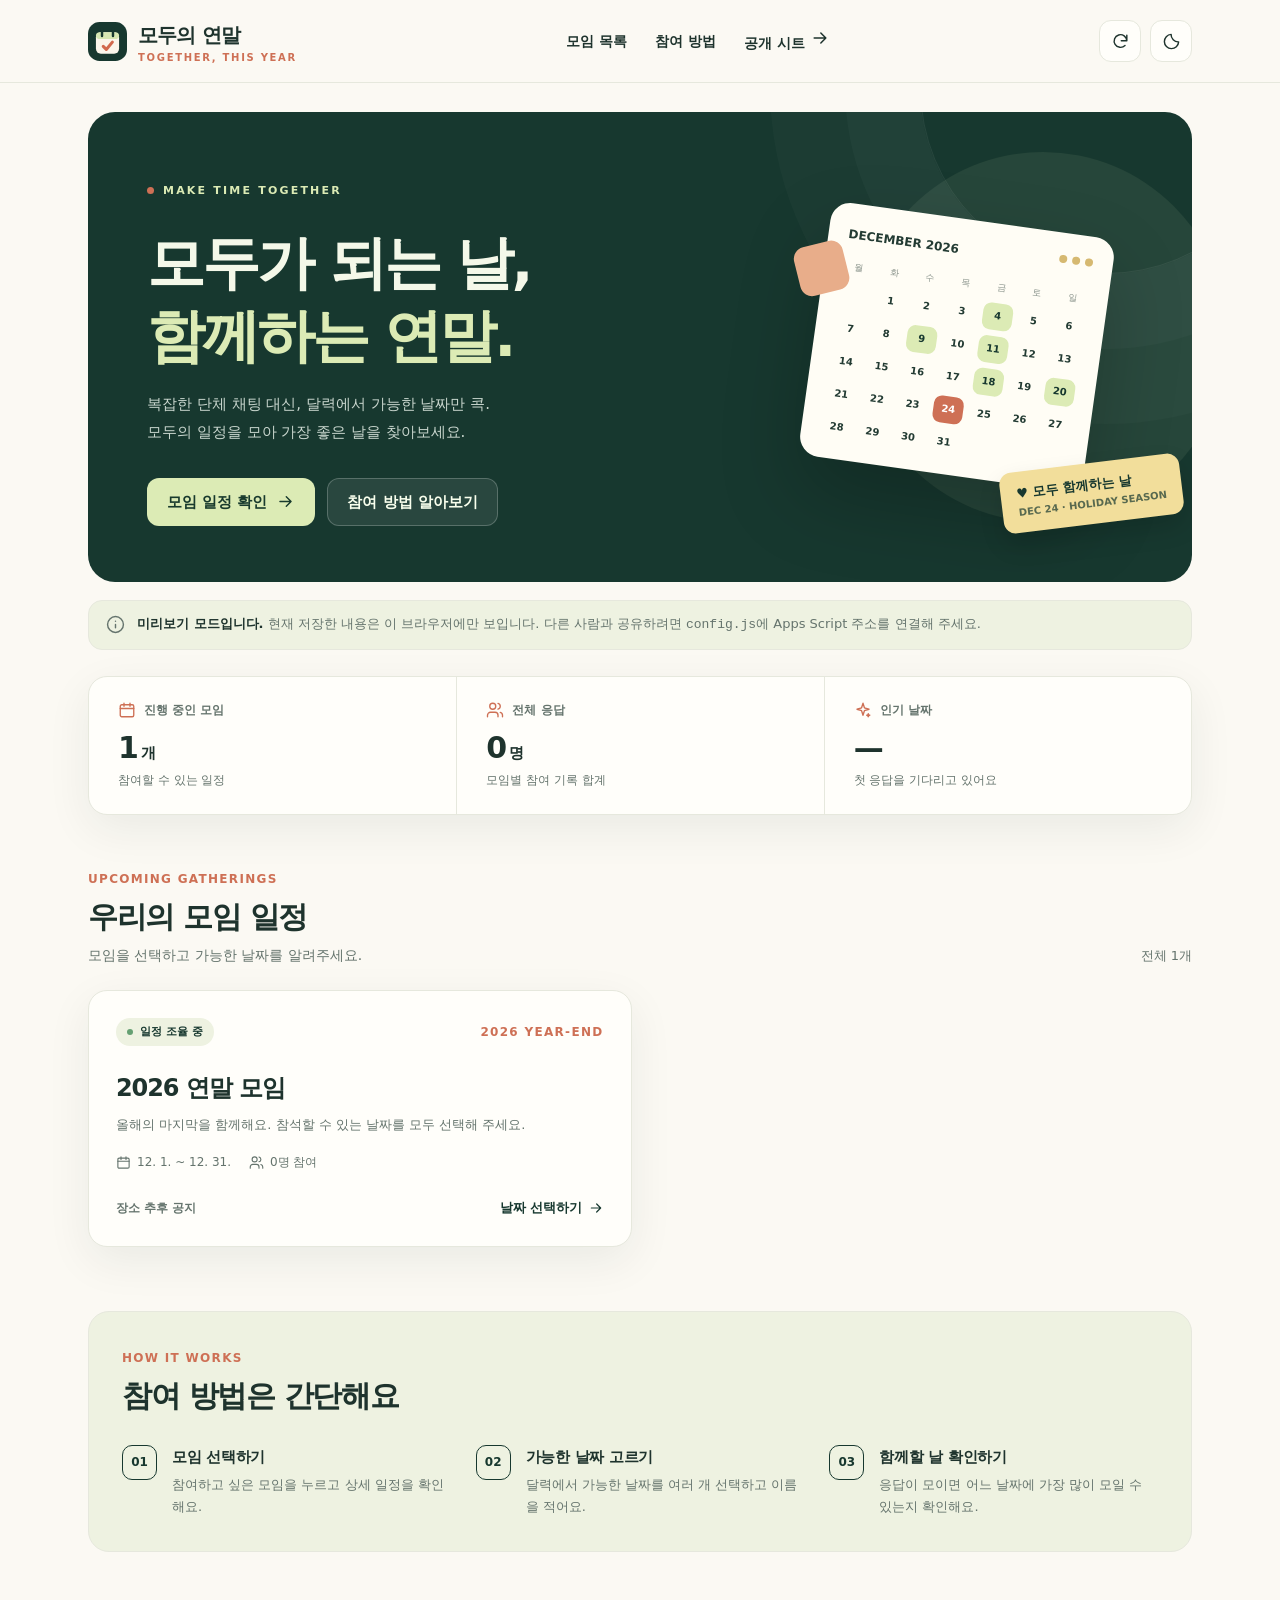
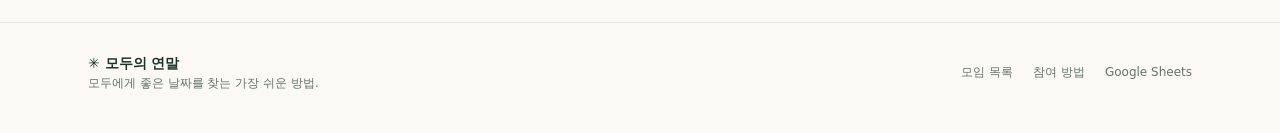
==== index.html @ c51a6d31 "feat: launch year-end scheduling website" ====
<!doctype html>
<html lang="ko">
<head>
  <meta charset="utf-8">
  <meta name="viewport" content="width=device-width, initial-scale=1, viewport-fit=cover">
  <meta name="theme-color" content="#172d28">
  <meta name="description" content="모두가 가능한 날을 쉽게 찾아요. 연말 모임 공지를 확인하고 달력에서 여러 날짜를 선택해 주세요.">
  <meta name="robots" content="noindex, nofollow">
  <meta property="og:type" content="website">
  <meta property="og:title" content="모두의 연말 | 우리에게 맞는 모임 날짜 찾기">
  <meta property="og:description" content="이름을 적고, 가능한 날짜를 골라주세요. 가장 많은 사람이 함께할 수 있는 날을 찾아드립니다.">
  <meta property="og:site_name" content="모두의 연말">
  <meta property="og:image" content="./assets/og-image.png">
  <meta property="og:image:width" content="1200">
  <meta property="og:image:height" content="630">
  <meta name="twitter:card" content="summary_large_image">
  <meta name="twitter:title" content="모두의 연말 | 연말 모임 일정 조율">
  <meta name="twitter:description" content="가능한 날짜를 여러 개 선택하고 함께 모일 날을 찾아요.">
  <meta name="twitter:image" content="./assets/og-image.png">
  <link rel="icon" href="./assets/favicon.svg" type="image/svg+xml">
  <link rel="icon" type="image/png" sizes="32x32" href="./assets/favicon-32.png">
  <link rel="icon" type="image/png" sizes="16x16" href="./assets/favicon-16.png">
  <link rel="apple-touch-icon" href="./assets/apple-touch-icon.png">
  <link rel="manifest" href="./manifest.webmanifest">
  <title>모두의 연말 — 우리에게 맞는 모임 날짜 찾기</title>
  <link rel="stylesheet" href="./styles.css">
  <script type="application/ld+json">{"@context":"https://schema.org","@type":"WebApplication","name":"모두의 연말","description":"연말 모임 날짜를 함께 조율하는 웹 서비스","applicationCategory":"LifestyleApplication","operatingSystem":"Web","inLanguage":"ko"}</script>
  <script src="./config.js" defer></script>
  <script src="./app.js" defer></script>
</head>
<body>
  <a class="skip-link" href="#main">본문 바로가기</a>
  <div id="app" aria-busy="true">
    <div class="boot-loading"><div class="boot-mark">12<span>✳</span></div><p>연말 일정을 불러오는 중입니다…</p></div>
  </div>
  <div id="toast" class="toast" role="status" aria-live="polite"></div>
</body>
</html>
---- styles.css ----
@charset "UTF-8";
:root{color-scheme:light;--pine:#17382f;--pine-2:#23483e;--ink:#1e332d;--muted:#65746d;--paper:#fbf9f3;--white:#fffefa;--line:#e6e8dd;--lime:#dcebb5;--pale:#eef2e1;--coral:#ce7055;--coral-pale:#fbe9e0;--gold:#f4dd9c;--surface:#fffefa;--shadow:0 14px 45px rgba(21,46,36,.07);--radius:22px;--radius-sm:13px;--content:1160px}
:root[data-theme="dark"]{color-scheme:dark;--pine:#d9edbf;--pine-2:#b1d6a6;--ink:#edf1e7;--muted:#a5b8ac;--paper:#101b19;--white:#182621;--surface:#182621;--line:#32483d;--lime:#294d35;--pale:#273b30;--coral:#f0a58c;--coral-pale:#3e2b25;--gold:#59492c;--shadow:0 20px 50px rgba(0,0,0,.13)}
*{box-sizing:border-box}html{scroll-behavior:smooth}body{margin:0;color:var(--ink);background:var(--paper);font-family: -apple-system,BlinkMacSystemFont,"Pretendard", "Noto Sans KR", "Malgun Gothic", system-ui,sans-serif;font-size:15px;-webkit-font-smoothing:antialiased;line-height:1.6}button,input{font:inherit}button{cursor:pointer}button:disabled{cursor:not-allowed;opacity:.52}a{color:inherit}a:not(.button):hover{text-decoration-color:var(--coral)}:focus-visible{outline:3px solid var(--coral);outline-offset:3px}.skip-link{position:absolute;top:-80px;left:16px;background:var(--white);z-index:999;padding:10px}.skip-link:focus{top:12px}.shell{max-width:var(--content);margin:auto;padding-left:28px;padding-right:28px}.site-header{border-bottom:1px solid var(--line);background:var(--paper);position:relative;z-index:5}.header-inner{min-height:82px;display:flex;justify-content:space-between;align-items:center;gap:22px}.brand{display:inline-flex;align-items:center;gap:11px;text-decoration:none;flex-shrink:0}.brand img{width:39px;height:39px}.brand-name{font-size:20px;font-weight:850;letter-spacing:-.8px}.brand-caption{display:block;font-size:10px;font-weight:800;letter-spacing:1.7px;color:var(--coral);line-height:1.3}.header-nav{display:flex;align-items:center;gap:28px;font-size:14px;font-weight:700}.header-nav a{text-decoration:none}.header-nav a:hover,.footer-links a:hover{color:var(--coral)}.header-actions{display:flex;align-items:center;gap:9px}.icon-btn{border:1px solid var(--line);background:var(--surface);color:var(--ink);display:inline-flex;align-items:center;justify-content:center;min-width:42px;height:42px;border-radius:12px}.icon-btn:hover{background:var(--pale)}.icon-btn svg{width:19px;height:19px}.mobile-menu-btn{display:none}.mobile-nav{display:none;border-top:1px solid var(--line);padding:10px 28px 20px}.mobile-nav.open{display:flex;gap:8px;flex-direction:column}.mobile-nav a{padding:12px 8px;font-weight:700;text-decoration:none}
.button{border:1px solid transparent;display:inline-flex;align-items:center;justify-content:center;gap:9px;text-decoration:none;padding:13px 19px;border-radius:12px;font-weight:750;line-height:1.35;transition:transform .17s,background-color .17s,border-color .17s;min-height:48px}.button:not(:disabled):hover{transform:translateY(-2px)}.button svg{width:19px;height:19px;flex-shrink:0}.button.primary{background:#dcebb5;color:#183a2d}.button.primary:hover{background:#e7f4c5}.button.dark{background:#17382f;color:#fff}.button.dark:hover{background:#254d40}.button.ghost{background:var(--surface);color:var(--ink);border-color:var(--line)}.button.ghost:hover{background:var(--pale)}.button.outline{background:transparent;border-color:var(--line);color:var(--ink)}.button.full{width:100%}.button.small{min-height:37px;padding:8px 13px;font-size:13px}.eyebrow{display:inline-flex;align-items:center;gap:9px;font-size:11px;font-weight:900;letter-spacing:2.2px;text-transform:uppercase}.eyebrow .dot{width:7px;height:7px;border-radius:50%;background:var(--coral)}.hero{margin-top:29px;border-radius:27px;background:#17382f;color:#f4f8e9;position:relative;overflow:hidden;min-height:415px;display:grid;grid-template-columns:1.15fr .85fr}.hero:after{content:"";position:absolute;width:370px;height:370px;border:1px solid rgba(255,255,255,.07);border-radius:50%;right:-100px;top:-210px;box-shadow:0 0 0 75px rgba(255,255,255,.025),0 0 0 150px rgba(255,255,255,.018);pointer-events:none}.hero-content{padding:65px 0 56px 59px;position:relative;z-index:1}.hero .eyebrow{color:#dcebb5}.hero h1{margin:26px 0 18px;font-size:clamp(35px,4.8vw,58px);line-height:1.26;letter-spacing:-3px;font-weight:850}.hero h1 em{font-style:normal;color:#dcebb5}.hero p{font-size:15px;line-height:1.85;color:#c9d6ce;margin:0 0 31px}.hero-actions{display:flex;gap:12px;flex-wrap:wrap}.hero .button.ghost{background:rgba(255,255,255,.08);border:1px solid rgba(255,255,255,.22);color:#f8ffed}.hero-art{position:relative;min-height:400px;display:grid;place-items:center}.decor-circle{position:absolute;width:370px;height:370px;border-radius:50%;background:rgba(221,235,181,.075);right:-36px;top:40px}.art-calendar{width:286px;transform:rotate(8deg);border-radius:20px;background:#fffdf5;box-shadow:0 36px 80px rgba(0,0,0,.22);position:relative;z-index:2;color:#233b33;padding:20px 20px 18px}.art-calendar:before{content:"";position:absolute;left:-27px;top:44px;width:50px;height:50px;background:#e8ad8a;border-radius:12px;transform:rotate(-22deg);z-index:-1}.art-heading{display:flex;justify-content:space-between;font-size:12px;font-weight:800;padding:2px 0 15px}.art-dot-row{display:flex;gap:5px}.art-dot-row b{width:8px;height:8px;border-radius:100%;background:#d6b971}.art-weekdays,.art-days{display:grid;grid-template-columns:repeat(7,1fr);text-align:center;gap:6px}.art-weekdays{font-size:9px;color:#89938b;margin-bottom:8px}.art-day{font-size:10px;border-radius:8px;height:27px;display:grid;place-items:center;font-weight:650}.art-day.active{background:#dcebb5;color:#17382f}.art-day.star{background:#ce7055;color:white}.art-ticket{position:absolute;right:10px;bottom:58px;transform:rotate(-7deg);background:#f2de9b;color:#17382f;padding:12px 16px;border-radius:12px;z-index:3;box-shadow:0 12px 25px rgba(0,0,0,.14);font-weight:850;font-size:13px}.art-ticket small{display:block;font-weight:600;font-size:10px;opacity:.7}
.info-banner{display:flex;align-items:center;gap:12px;background:var(--pale);border:1px solid var(--line);border-radius:14px;padding:13px 17px;margin-top:18px;font-size:13px;color:var(--muted)}.info-banner strong{color:var(--ink)}.info-banner svg{flex-shrink:0;width:19px;height:19px}.info-banner a{font-weight:750;text-underline-offset:3px}.info-banner.error{background:var(--coral-pale);border-color:var(--coral)}.info-banner.success{background:var(--pale)}.section{padding:51px 0}.section-top{display:flex;align-items:flex-end;justify-content:space-between;gap:18px;margin-bottom:24px}.section-top h2{font-size:30px;line-height:1.3;letter-spacing:-1.3px;margin:7px 0}.section-top p{color:var(--muted);font-size:14px;margin:8px 0 0}.kicker{color:var(--coral);font-weight:850;font-size:12px;letter-spacing:1.3px}.section-aside{font-size:13px;color:var(--muted)}.stats{display:grid;grid-template-columns:repeat(3,1fr);border:1px solid var(--line);background:var(--surface);border-radius:19px;margin-top:26px;box-shadow:var(--shadow)}.stat{padding:24px 29px}.stat+.stat{border-left:1px solid var(--line)}.stat-top{font-size:12px;color:var(--muted);font-weight:750;display:flex;gap:8px;align-items:center}.stat-top svg{width:18px;height:18px;color:var(--coral)}.stat-value{font-size:30px;font-weight:850;letter-spacing:-1.5px;line-height:1.2;margin-top:10px}.stat-note{font-size:12px;color:var(--muted);margin-top:5px}.event-list{display:grid;grid-template-columns:repeat(2,minmax(0,1fr));gap:17px}.event-card{display:flex;flex-direction:column;min-height:250px;padding:27px;background:var(--surface);border:1px solid var(--line);border-radius:19px;box-shadow:var(--shadow);transition:transform .18s,border-color .18s;text-decoration:none}.event-card:hover{transform:translateY(-4px);border-color:#b6d0b8}.event-card-top{display:flex;justify-content:space-between;gap:10px;align-items:center}.event-badge{display:inline-flex;align-items:center;gap:7px;background:var(--pale);color:var(--pine);border-radius:50px;padding:5px 11px;font-weight:800;font-size:11px}.event-badge .live{width:6px;height:6px;border-radius:50%;background:#65a072}.event-badge.closed{background:var(--coral-pale);color:var(--coral)}.event-card h3{font-size:24px;letter-spacing:-1.1px;line-height:1.4;margin:26px 0 8px}.event-card p{color:var(--muted);margin:0;font-size:13px;line-height:1.7}.event-card-bottom{margin-top:auto;padding-top:26px;display:flex;align-items:center;gap:18px;justify-content:space-between;color:var(--muted);font-size:12px;font-weight:650}.event-card-bottom strong{font-size:13px;color:var(--pine);display:inline-flex;align-items:center;gap:5px}.event-card-bottom svg{width:16px;height:16px}.event-card .subinfo{display:flex;flex-wrap:wrap;gap:12px 18px;margin-top:17px}.event-card .subinfo span{font-size:12px;color:var(--muted);display:flex;gap:6px;align-items:center}.event-card .subinfo svg{width:15px;height:15px}.event-empty{padding:47px;border:1px dashed var(--line);border-radius:18px;text-align:center;background:var(--surface)}.event-empty svg{width:32px;height:32px;color:var(--coral)}.event-empty h3{margin:14px 0 4px}.event-empty p{color:var(--muted)}.how-section{margin:13px 0 70px;padding:33px;border-radius:21px;background:var(--pale);border:1px solid var(--line)}.how-section .section-top{margin-bottom:23px}.steps{display:grid;grid-template-columns:repeat(3,1fr);gap:25px}.step{display:flex;gap:15px}.step-num{width:35px;height:35px;flex-shrink:0;border:1px solid var(--pine);color:var(--pine);border-radius:10px;display:grid;place-items:center;font-weight:850;font-size:12px}.step h3{margin:0 0 5px;font-size:15px;letter-spacing:-.3px}.step p{margin:0;color:var(--muted);font-size:13px;line-height:1.7}.site-footer{border-top:1px solid var(--line);padding:29px 0 40px}.footer-inner{display:flex;justify-content:space-between;align-items:center;gap:20px}.footer-brand{font-size:14px;font-weight:850}.footer-brand small{display:block;font-size:12px;font-weight:500;color:var(--muted)}.footer-links{display:flex;align-items:center;gap:20px;font-size:12px;color:var(--muted)}.footer-links a{text-decoration:none}.footnote{margin-top:9px;color:var(--muted);font-size:11px}
.breadcrumb{display:flex;gap:8px;align-items:center;padding:31px 0 15px;color:var(--muted);font-size:13px}.breadcrumb a{text-decoration:none}.breadcrumb svg{width:14px;height:14px}.detail-title{display:flex;justify-content:space-between;gap:18px;align-items:flex-start}.detail-title h1{margin:12px 0 10px;font-size:clamp(28px,4vw,42px);line-height:1.3;letter-spacing:-1.7px}.detail-title p{margin:0;color:var(--muted);font-size:14px}.detail-head{padding-bottom:25px;border-bottom:1px solid var(--line)}.meta-chips{display:flex;gap:10px;flex-wrap:wrap;margin-top:24px}.meta-chip{display:inline-flex;gap:8px;align-items:center;background:var(--surface);border:1px solid var(--line);border-radius:10px;padding:9px 12px;font-size:12px;font-weight:700}.meta-chip svg{width:16px;height:16px;color:var(--coral)}.detail-grid{display:grid;grid-template-columns:minmax(0,1.45fr) minmax(300px,.8fr);align-items:start;gap:22px;padding-top:25px}.panel{background:var(--surface);border:1px solid var(--line);border-radius:21px;box-shadow:var(--shadow)}.calendar-panel{padding:28px}.panel-label{display:flex;align-items:flex-start;justify-content:space-between;gap:14px;margin-bottom:24px}.panel-label h2{font-size:22px;margin:0 0 5px;line-height:1.35;letter-spacing:-.8px}.panel-label p{margin:0;font-size:12px;color:var(--muted)}.tiny-icon{width:34px;height:34px;display:grid;place-items:center;border-radius:10px;background:var(--pale);color:var(--pine)}.tiny-icon svg{width:18px;height:18px}.calendar-toolbar{display:flex;justify-content:space-between;align-items:center;margin-bottom:17px}.month-title{font-size:17px;letter-spacing:-.4px;font-weight:850}.month-nav{display:flex;gap:7px}.month-nav button{width:34px;height:34px;display:grid;place-items:center;border:1px solid var(--line);border-radius:9px;background:var(--surface);color:var(--ink)}.month-nav svg{width:15px;height:15px}.calendar{display:grid;grid-template-columns:repeat(7,minmax(0,1fr));gap:6px}.weekday{text-align:center;font-size:11px;color:var(--muted);font-weight:800;padding:7px 0}.weekday.sunday{color:var(--coral)}.day{width:100%;aspect-ratio:1 / 1.04;display:flex;flex-direction:column;align-items:center;justify-content:center;border:1px solid transparent;background:var(--paper);color:var(--ink);border-radius:10px;font-weight:750;font-size:13px;position:relative;line-height:1.2;min-height:43px;transition:background .14s,border .14s}.day span.count{font-size:9px;color:var(--muted);font-weight:650;margin-top:3px}.day:disabled{opacity:.23;background:transparent}.day.available:not(:disabled):hover{border-color:var(--pine-2);background:var(--pale)}.day.selected{background:var(--pine);color:var(--paper)}.day.selected span.count{color:var(--paper);opacity:.85}.day.recommended:not(.selected){background:var(--pale);border-color:var(--lime)}.day.today:after{content:"";width:4px;height:4px;border-radius:50%;background:var(--coral);position:absolute;bottom:5px}.day.other{visibility:hidden}.legend{display:flex;gap:15px;flex-wrap:wrap;padding-top:18px;font-size:11px;color:var(--muted)}.legend span{display:flex;align-items:center;gap:6px}.legend b{width:11px;height:11px;border-radius:3px;border:1px solid var(--line);background:var(--paper)}.legend b.sel{background:var(--pine);border-color:var(--pine)}.legend b.pop{background:var(--pale);border-color:var(--lime)}.calendar-divider{border-top:1px dashed var(--line);margin:23px 0}.picked-head{display:flex;align-items:center;justify-content:space-between;gap:12px}.picked-head h3{margin:0;font-size:14px}.link-button{padding:0;background:none;border:0;color:var(--coral);text-decoration:underline;text-underline-offset:3px;font-weight:750;font-size:12px}.selected-chips{display:flex;gap:8px;flex-wrap:wrap;margin-top:13px;min-height:29px}.date-chip{padding:7px 9px;border-radius:8px;font-size:12px;font-weight:700;background:var(--pale);display:flex;gap:5px;align-items:center}.date-chip button{background:none;border:0;padding:0;display:grid;place-items:center;color:var(--muted);width:17px;height:17px}.date-chip svg{width:12px;height:12px}.helper-text{font-size:12px;color:var(--muted);margin:10px 0 0}.sticky{position:sticky;top:20px}.form-panel{padding:27px}.input-label{display:block;font-size:13px;font-weight:800;margin:23px 0 8px}.input-field{height:51px;width:100%;padding:12px 14px;border:1px solid #d9e0d4;background:var(--paper);color:var(--ink);border-radius:11px;outline:0;transition:border .16s,box-shadow .16s}.input-field:focus{border-color:var(--pine-2);box-shadow:0 0 0 3px rgba(95,143,113,.18)}.input-field::placeholder{color:#96a39a}.form-hint{font-size:11px;color:var(--muted);margin-top:6px}.summary-preview{background:var(--pale);border-radius:13px;padding:16px;margin:20px 0}.summary-preview .summary-top{font-size:12px;font-weight:750;color:var(--muted)}.summary-preview strong{font-size:25px;letter-spacing:-.5px}.summary-preview .summary-bottom{font-size:12px;color:var(--muted)}.checkbox-line{display:flex;align-items:flex-start;gap:9px;margin:19px 0 18px;font-size:12px;color:var(--muted);cursor:pointer;line-height:1.65}.checkbox-line input{width:16px;height:16px;accent-color:#23483e;margin:2px 0 0;flex-shrink:0}.privacy-note{font-size:11px;line-height:1.8;color:var(--muted);text-align:center;margin:14px 0 0}.form-error{font-size:12px;color:var(--coral);font-weight:700;margin:11px 0 0}.form-success{background:var(--pale);border-radius:10px;padding:12px 13px;font-size:12px;margin-top:13px;color:var(--ink)}.form-success svg{width:17px;height:17px;vertical-align:middle;color:#58966b}.spinner{display:inline-block;border:2px solid rgba(255,255,255,.3);border-top-color:currentColor;border-radius:50%;width:17px;height:17px;animation:spin .7s linear infinite}@keyframes spin{to{transform:rotate(360deg)}}.result-section{padding:35px 0 65px}.results-grid{display:grid;grid-template-columns:1.15fr .85fr;gap:22px}.results-panel{padding:27px}.result-row{display:flex;align-items:center;gap:12px;margin:13px 0}.result-date{flex:0 0 80px;font-size:13px;font-weight:800}.result-track{height:9px;border-radius:50px;background:var(--pale);flex:1;min-width:25px;overflow:hidden}.result-track span{display:block;height:100%;background:var(--coral);border-radius:50px}.result-count{font-size:12px;color:var(--muted);flex:0 0 36px;text-align:right}.result-header{display:flex;align-items:center;justify-content:space-between;gap:8px;margin-bottom:19px}.result-header h3{font-size:17px;margin:0}.result-header span{font-size:11px;color:var(--muted)}.participant-list{display:flex;flex-direction:column;gap:10px}.person{display:flex;align-items:center;justify-content:space-between;gap:12px;padding:10px 0;border-bottom:1px solid var(--line);font-size:13px}.person:last-child{border-bottom:0}.avatar{width:32px;height:32px;border-radius:50%;background:var(--pale);color:var(--pine);display:grid;place-items:center;font-size:13px;font-weight:900;flex-shrink:0}.person-info{display:flex;align-items:center;gap:10px}.person span:last-child{font-size:12px;color:var(--muted)}.empty-mini{border:1px dashed var(--line);border-radius:13px;text-align:center;padding:25px;color:var(--muted);font-size:12px}.empty-mini svg{width:26px;height:26px;display:block;margin:0 auto 10px}.backline{display:flex;justify-content:center;padding-bottom:35px}.toast{position:fixed;left:50%;bottom:27px;z-index:50;transform:translate(-50%,120px);opacity:0;padding:13px 20px;background:#17382f;color:#fff;border-radius:13px;box-shadow:0 12px 32px rgba(0,0,0,.17);pointer-events:none;transition:transform .22s,opacity .22s;font-size:13px;font-weight:750;max-width:calc(100% - 24px);text-align:center}.toast.show{opacity:1;transform:translate(-50%,0)}.skeleton{min-height:280px;background:linear-gradient(90deg,var(--surface),var(--pale),var(--surface));background-size:200% 100%;animation:shimmer 1.5s infinite;border-radius:18px}@keyframes shimmer{to{background-position:-200% 0}}.boot-loading{min-height:78vh;display:grid;place-content:center;text-align:center;gap:15px;color:var(--muted)}.boot-mark{margin:auto;background:#17382f;color:#e4efc6;padding:15px;border-radius:21px;font-size:30px;font-weight:900;position:relative}.boot-mark span{position:absolute;font-size:17px;right:-7px;top:-9px;color:#ce7055}.boot-loading p{font-size:13px}.error-screen{min-height:350px;display:grid;place-items:center;text-align:center}.error-screen svg{width:42px;height:42px;color:var(--coral)}.error-screen h2{margin:9px 0}.error-screen p{color:var(--muted)}
@media(max-width:1000px){.hero-content{padding-left:38px}.hero h1{font-size:44px}.hero-art{transform:scale(.89);transform-origin:center}.detail-grid{grid-template-columns:minmax(0,1.15fr) minmax(290px,.85fr);gap:17px}.calendar-panel,.form-panel{padding:21px}}
@media(max-width:760px){.shell{padding-left:19px;padding-right:19px}.header-inner{min-height:70px}.header-nav{display:none}.mobile-menu-btn{display:grid}.brand-name{font-size:18px}.hero{grid-template-columns:1fr;min-height:0;margin-top:17px;border-radius:19px}.hero-content{padding:37px 29px 0}.hero h1{font-size:clamp(35px,6.4vw,48px);letter-spacing:-2px}.hero p{margin-bottom:22px}.hero-art{min-height:235px;transform:none;overflow:hidden}.decor-circle{width:340px;height:340px;top:22px;right:calc(50% - 200px)}.art-calendar{transform:rotate(7deg) scale(.69);margin-top:-60px}.art-ticket{right:20%;bottom:28px;transform:rotate(-6deg) scale(.91)}.stats{margin-top:17px}.stat{padding:20px 14px}.stat-value{font-size:25px}.stat-note{font-size:11px}.event-list{grid-template-columns:1fr}.section{padding:38px 0}.how-section{padding:23px;margin-bottom:43px}.steps{grid-template-columns:1fr;gap:21px}.detail-grid,.results-grid{grid-template-columns:1fr}.sticky{position:static}.detail-title{flex-wrap:wrap}.detail-title .button{order:3}.detail-head{padding-bottom:20px}.calendar-panel,.form-panel,.results-panel{padding:24px}.footer-inner{align-items:flex-start;flex-direction:column}.result-section{padding-bottom:38px}}
@media(max-width:400px){.shell{padding-left:13px;padding-right:13px}.header-actions{gap:5px}.brand{gap:8px}.brand img{width:35px;height:35px}.brand-name{font-size:16px}.header-inner{gap:8px}.icon-btn{min-width:38px;height:38px}.hero-content{padding:32px 23px 0}.hero h1{font-size:35px}.hero-actions{gap:8px}.hero-actions .button{font-size:13px;padding:12px}.stats{grid-template-columns:1fr}.stat{display:grid;grid-template-columns:1fr 1fr;align-items:center;padding:13px 19px}.stat+.stat{border-left:0;border-top:1px solid var(--line)}.stat-value{font-size:25px;margin-top:0}.stat-note{grid-column:2;margin:0}.section-top h2{font-size:26px}.event-card{padding:22px}.calendar-panel,.form-panel,.results-panel{padding:15px}.calendar{gap:3px}.day{border-radius:8px;min-height:36px;font-size:12px}.day span.count{font-size:8px}.meta-chip{padding:8px;font-size:11px}.detail-title h1{font-size:29px}.result-date{flex-basis:66px;font-size:12px}.result-row{gap:7px}.footer-links{flex-wrap:wrap}}
@media(prefers-reduced-motion:reduce){*,*:before,*:after{scroll-behavior:auto!important;animation:none!important;transition:none!important}}
@media(max-width:400px){.brand-caption{display:none}}
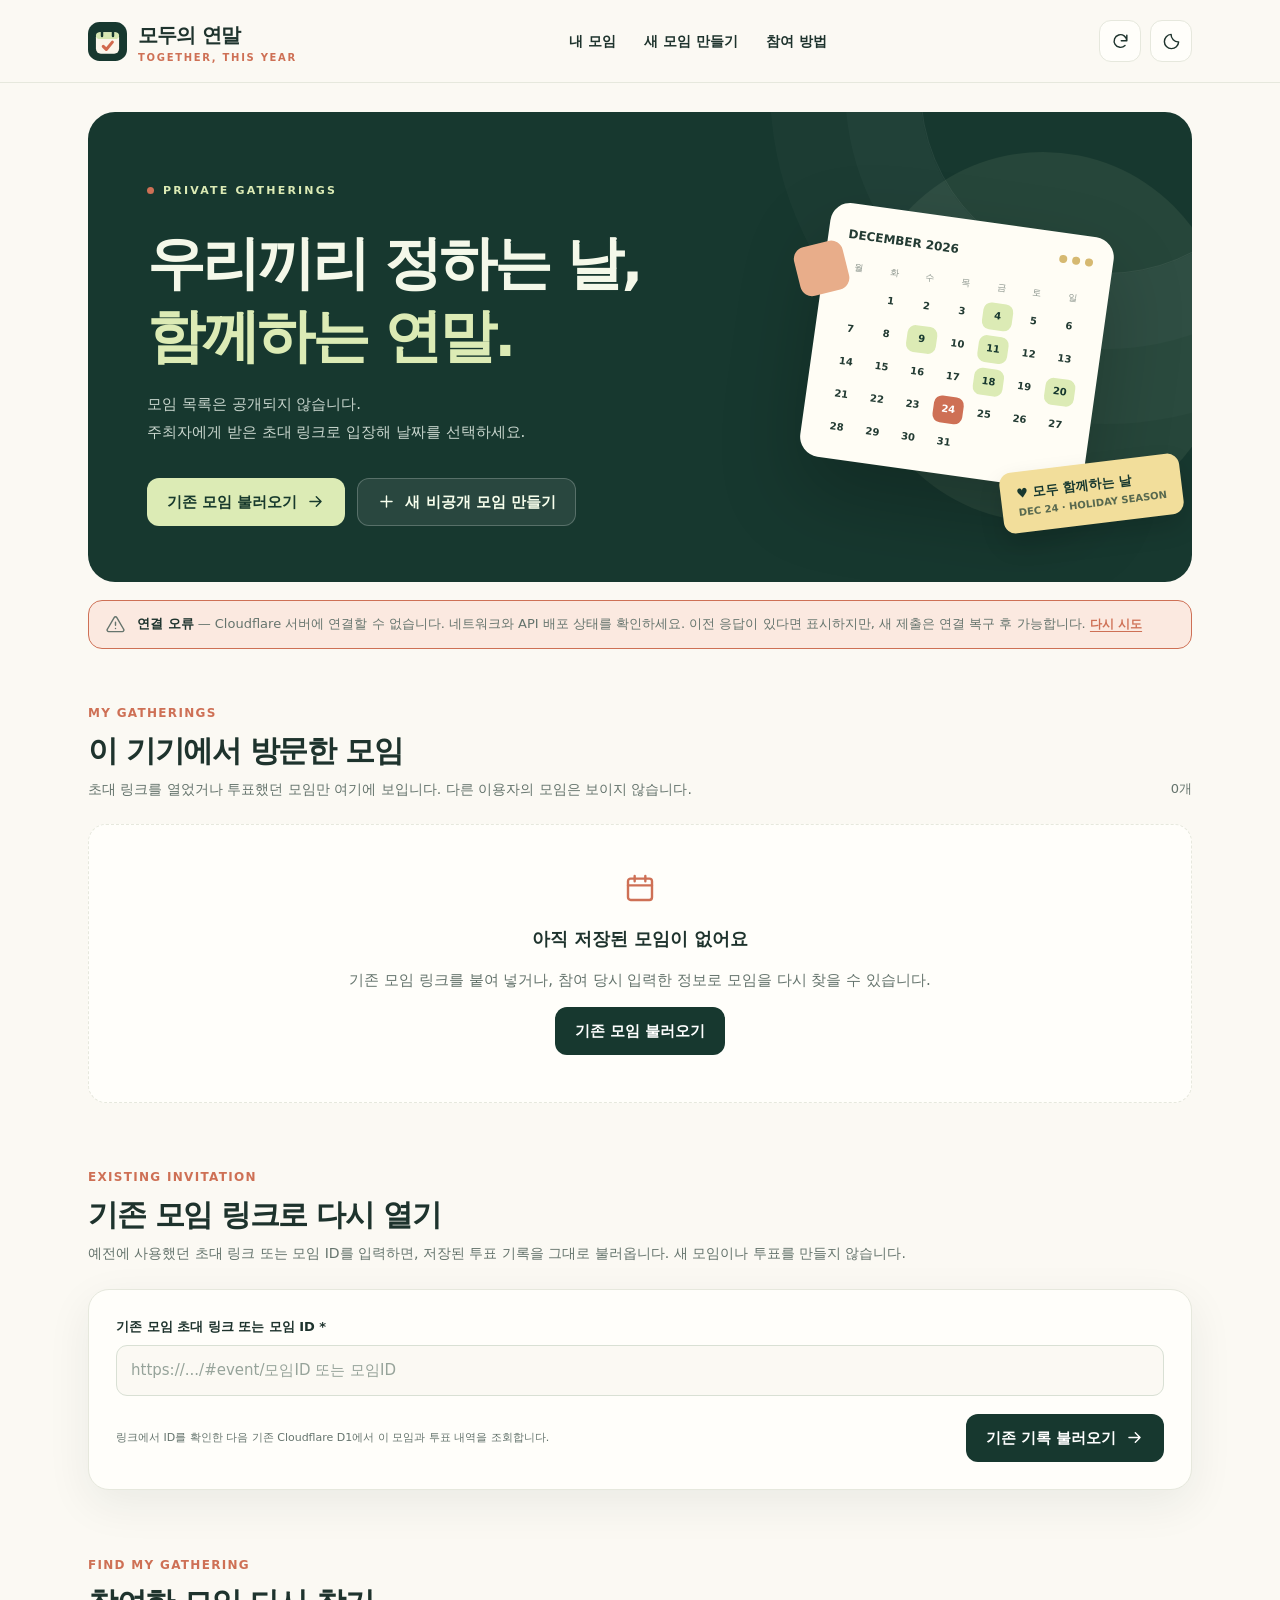
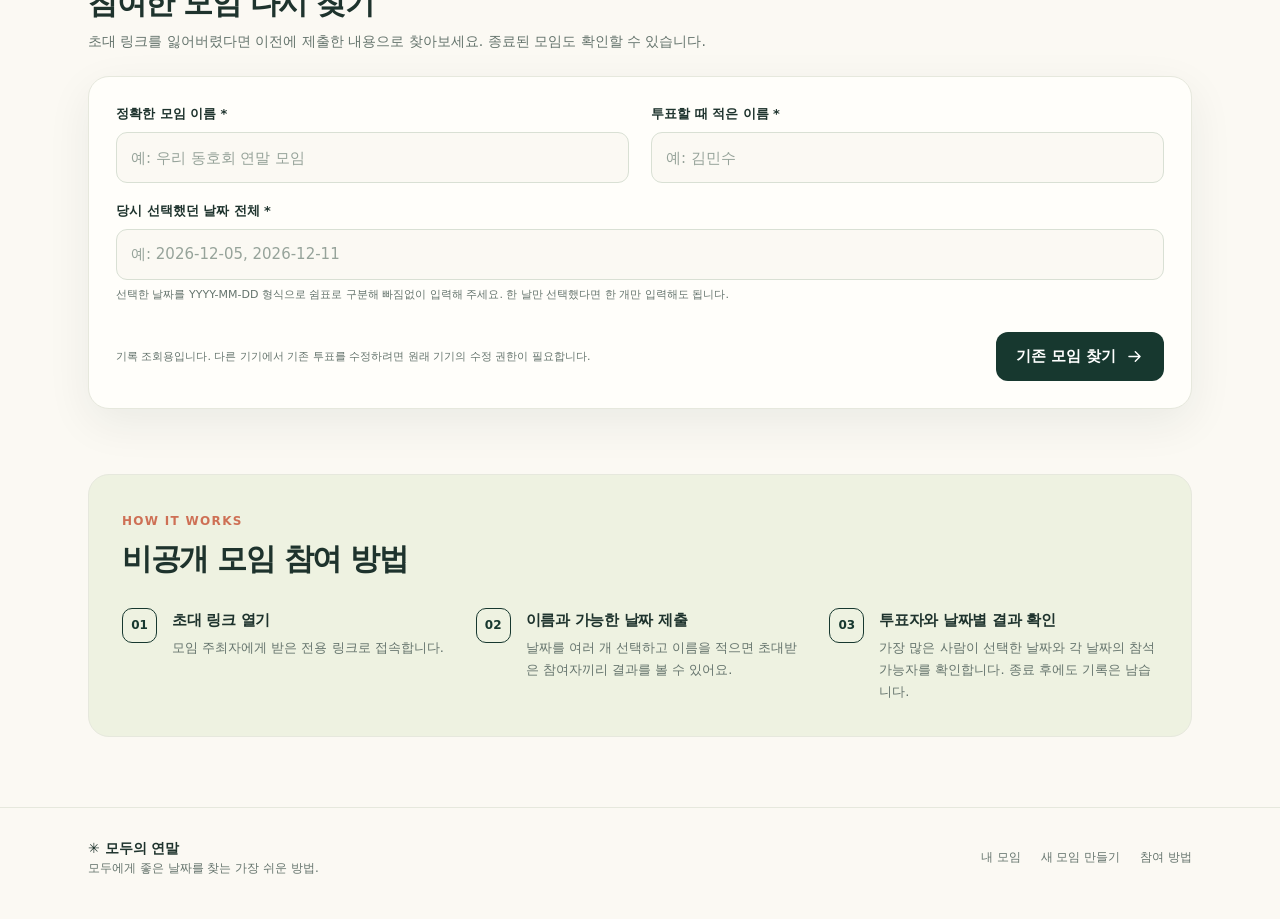
==== commit 81b9f75a: "feat: switch meeting storage to Cloudflare D1" ====
--- a/index.html
+++ b/index.html
@@ -23,10 +23,10 @@
   <link rel="apple-touch-icon" href="./assets/apple-touch-icon.png">
   <link rel="manifest" href="./manifest.webmanifest">
   <title>모두의 연말 — 우리에게 맞는 모임 날짜 찾기</title>
-  <link rel="stylesheet" href="./styles.css">
+  <link rel="stylesheet" href="./styles.css?v=20261115-legacyfix">
   <script type="application/ld+json">{"@context":"https://schema.org","@type":"WebApplication","name":"모두의 연말","description":"연말 모임 날짜를 함께 조율하는 웹 서비스","applicationCategory":"LifestyleApplication","operatingSystem":"Web","inLanguage":"ko"}</script>
   <script src="./config.js" defer></script>
-  <script src="./app.js" defer></script>
+  <script src="./app.js?v=20261115-legacyfix" defer></script>
 </head>
 <body>
   <a class="skip-link" href="#main">본문 바로가기</a>
--- a/styles.css
+++ b/styles.css
@@ -10,3 +10,39 @@
 @media(max-width:400px){.shell{padding-left:13px;padding-right:13px}.header-actions{gap:5px}.brand{gap:8px}.brand img{width:35px;height:35px}.brand-name{font-size:16px}.header-inner{gap:8px}.icon-btn{min-width:38px;height:38px}.hero-content{padding:32px 23px 0}.hero h1{font-size:35px}.hero-actions{gap:8px}.hero-actions .button{font-size:13px;padding:12px}.stats{grid-template-columns:1fr}.stat{display:grid;grid-template-columns:1fr 1fr;align-items:center;padding:13px 19px}.stat+.stat{border-left:0;border-top:1px solid var(--line)}.stat-value{font-size:25px;margin-top:0}.stat-note{grid-column:2;margin:0}.section-top h2{font-size:26px}.event-card{padding:22px}.calendar-panel,.form-panel,.results-panel{padding:15px}.calendar{gap:3px}.day{border-radius:8px;min-height:36px;font-size:12px}.day span.count{font-size:8px}.meta-chip{padding:8px;font-size:11px}.detail-title h1{font-size:29px}.result-date{flex-basis:66px;font-size:12px}.result-row{gap:7px}.footer-links{flex-wrap:wrap}}
 @media(prefers-reduced-motion:reduce){*,*:before,*:after{scroll-behavior:auto!important;animation:none!important;transition:none!important}}
 @media(max-width:400px){.brand-caption{display:none}}
+
+/* Event creator and management */
+.edit-wrap{max-width:870px;margin:29px auto 80px}.edit-intro{text-align:center;margin:22px 0 29px}.edit-intro h1{font-size:clamp(31px,5vw,44px);letter-spacing:-1.8px;margin:8px 0 6px}.edit-intro p{color:var(--muted);margin:0}.edit-panel{padding:32px}.edit-form-grid{display:grid;grid-template-columns:repeat(2,minmax(0,1fr));gap:20px 22px}.field{min-width:0}.field.wide{grid-column:1/-1}.field>label{font-size:13px;font-weight:800;display:block;margin-bottom:7px}.field .checkbox-line{display:flex;margin:3px 0 0;font-weight:450}.edit-textarea{resize:vertical;height:90px;min-height:90px;line-height:1.6}.edit-bottom{display:flex;justify-content:space-between;gap:17px;align-items:center;border-top:1px solid var(--line);padding-top:23px;margin-top:23px}.edit-warning{color:var(--muted);font-size:12px;max-width:440px}.edit-help{border:1px solid var(--line);border-radius:16px;padding:18px 23px;margin-top:20px;background:var(--surface);font-size:13px;line-height:1.85}.edit-help h2{font-size:16px;margin:0 0 5px}.edit-help p{margin:0;color:var(--muted)}.detail-admin-actions{display:flex;gap:8px;flex-wrap:wrap}.detail-admin-actions .button{white-space:nowrap}
+@media(max-width:640px){.edit-panel{padding:18px}.edit-form-grid{grid-template-columns:minmax(0,1fr);gap:16px}.edit-bottom{flex-direction:column;align-items:stretch}.edit-bottom .button{width:100%}.detail-admin-actions{width:100%}.detail-admin-actions .button{flex:1}.edit-wrap{margin-top:18px}}
+
+/* Private gatherings: invitations, recovery, and complete voter breakdown */
+.recover-section{padding:10px 0 52px}
+.recovery-panel{padding:27px}
+.recovery-grid{display:grid;grid-template-columns:repeat(2,minmax(0,1fr));gap:18px 22px}
+.recovery-grid .field.wide{grid-column:1/-1}
+.recovery-bottom{margin-top:18px;display:flex;align-items:center;justify-content:space-between;gap:18px}
+.recovery-bottom .form-hint{max-width:550px;margin:0}
+.winner-summary{padding:22px 26px;margin-bottom:22px;border:1px solid var(--line);background:var(--pale);border-radius:19px}
+.winner-summary>strong{display:flex;align-items:center;gap:9px;font-size:15px}
+.winner-summary>strong svg{height:19px;width:19px;color:var(--coral)}
+.winner-summary p{margin:7px 0 9px;font-weight:700}
+.result-item+.result-item{border-top:1px solid var(--line)}
+.result-item{padding:5px 0 10px}
+.result-voters{padding-left:3px}
+.voter-chips{display:flex;flex-wrap:wrap;gap:6px;margin:8px 0}
+.voter-chip{font-size:11px;font-weight:700;background:var(--pale);border:1px solid var(--line);border-radius:20px;padding:3px 9px;line-height:1.5;overflow-wrap:anywhere}
+.person-info{min-width:0;align-items:flex-start}
+.person-body{min-width:0;display:flex;flex-direction:column}
+.person-body strong{overflow-wrap:anywhere}
+.person-body small{display:block;color:var(--muted);line-height:1.65;overflow-wrap:anywhere}
+.person>span{flex-shrink:0}
+.all-dates-panel{margin-top:22px;padding:27px}
+.all-dates-panel h3{font-size:17px;margin:0}
+.all-dates-list{display:grid;grid-template-columns:repeat(2,minmax(0,1fr));gap:10px 22px;margin-top:16px}
+.all-date{min-width:0;padding:15px;border-radius:13px;border:1px solid var(--line)}
+.all-date strong{font-size:12px}
+@media(max-width:760px){.recovery-grid,.all-dates-list{grid-template-columns:1fr}.recovery-panel{padding:20px}.recovery-bottom{align-items:stretch;flex-direction:column}.recovery-bottom button{width:100%}}
+@media(max-width:400px){.recovery-panel{padding:15px}.winner-summary{padding:17px}.all-dates-panel{padding:17px}.result-voters .voter-chip{font-size:10px}}
+.archive-notice{border:1px solid var(--line);background:var(--pale);color:var(--muted);border-radius:13px;padding:13px 18px;margin-top:22px;display:flex;align-items:flex-start;gap:10px;font-size:13px}
+.archive-notice svg{width:18px;height:18px;flex-shrink:0;margin-top:1px}
+.archive-notice+.result-section{padding-top:18px}
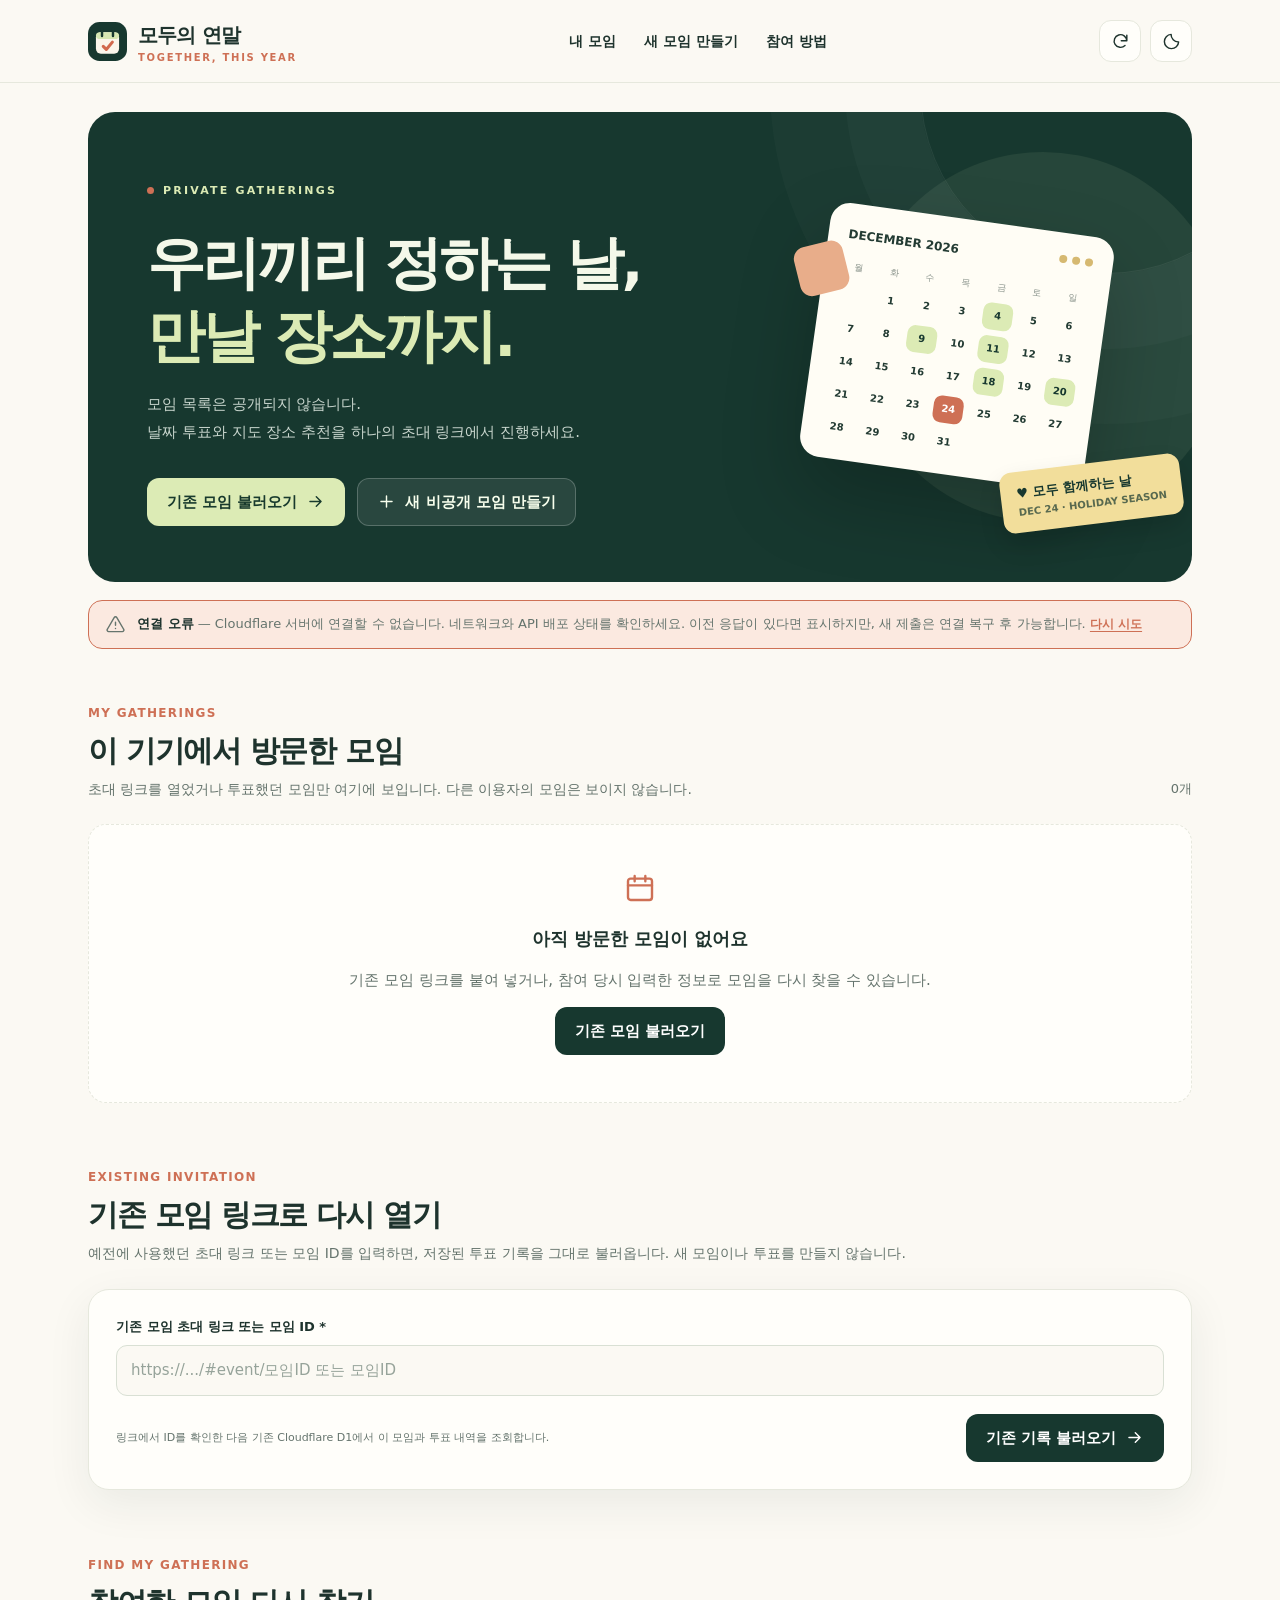
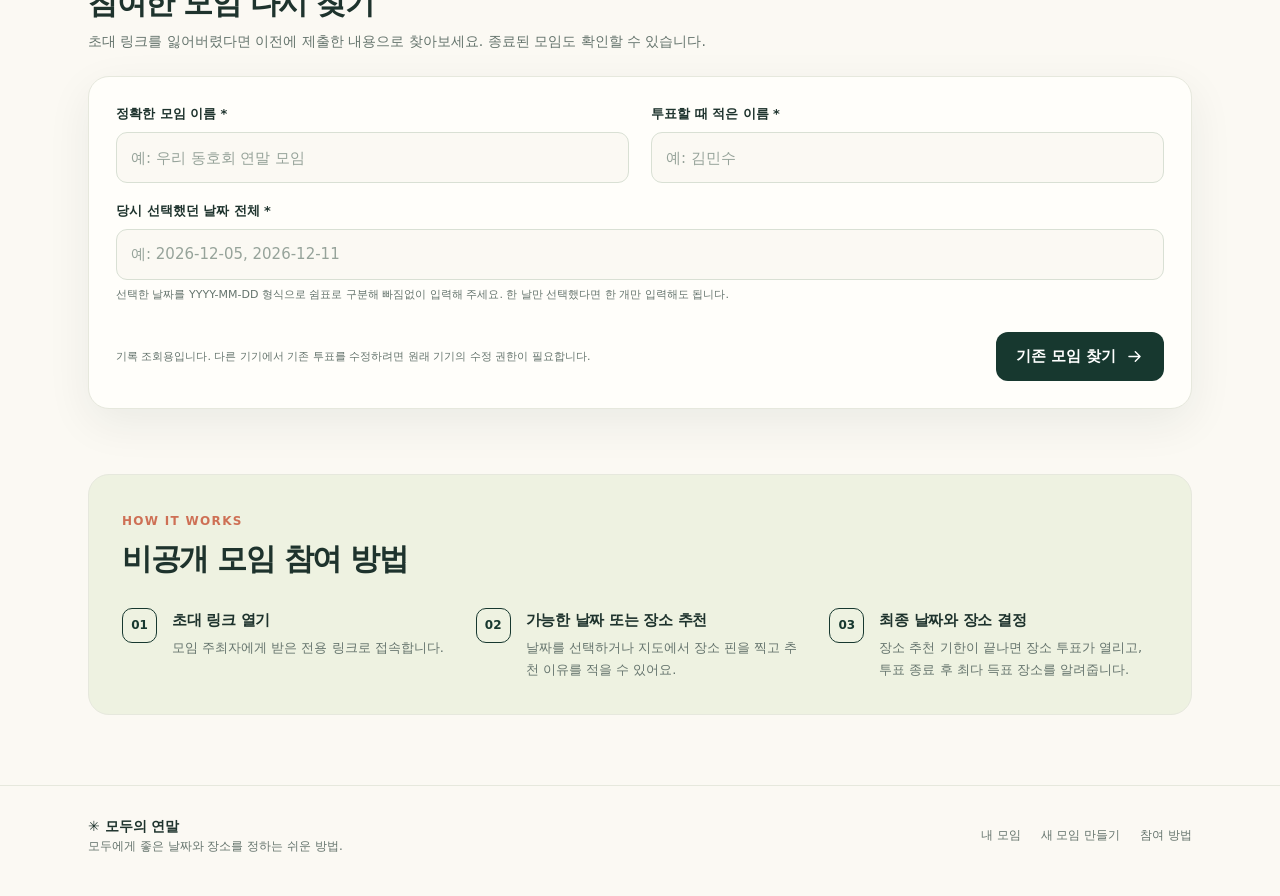
==== commit 9ff3cb2c: "Deploy date and place voting integration" ====
--- a/index.html
+++ b/index.html
@@ -4,29 +4,30 @@
   <meta charset="utf-8">
   <meta name="viewport" content="width=device-width, initial-scale=1, viewport-fit=cover">
   <meta name="theme-color" content="#172d28">
-  <meta name="description" content="모두가 가능한 날을 쉽게 찾아요. 연말 모임 공지를 확인하고 달력에서 여러 날짜를 선택해 주세요.">
+  <meta name="description" content="모임 날짜를 함께 고르고 지도에서 장소를 추천하고 투표하세요. 비공개 초대 링크로 진행합니다.">
   <meta name="robots" content="noindex, nofollow">
   <meta property="og:type" content="website">
-  <meta property="og:title" content="모두의 연말 | 우리에게 맞는 모임 날짜 찾기">
-  <meta property="og:description" content="이름을 적고, 가능한 날짜를 골라주세요. 가장 많은 사람이 함께할 수 있는 날을 찾아드립니다.">
+  <meta property="og:title" content="모두의 연말 | 우리에게 맞는 모임 날짜·장소 정하기">
+  <meta property="og:description" content="날짜 투표부터 지도 장소 추천과 최종 장소 선정까지, 모두의 연말을 함께 정하세요.">
   <meta property="og:site_name" content="모두의 연말">
   <meta property="og:image" content="./assets/og-image.png">
   <meta property="og:image:width" content="1200">
   <meta property="og:image:height" content="630">
   <meta name="twitter:card" content="summary_large_image">
   <meta name="twitter:title" content="모두의 연말 | 연말 모임 일정 조율">
-  <meta name="twitter:description" content="가능한 날짜를 여러 개 선택하고 함께 모일 날을 찾아요.">
+  <meta name="twitter:description" content="가능한 날짜를 고르고, 지도에서 장소를 추천하고 함께 투표해요.">
   <meta name="twitter:image" content="./assets/og-image.png">
   <link rel="icon" href="./assets/favicon.svg" type="image/svg+xml">
   <link rel="icon" type="image/png" sizes="32x32" href="./assets/favicon-32.png">
   <link rel="icon" type="image/png" sizes="16x16" href="./assets/favicon-16.png">
   <link rel="apple-touch-icon" href="./assets/apple-touch-icon.png">
   <link rel="manifest" href="./manifest.webmanifest">
-  <title>모두의 연말 — 우리에게 맞는 모임 날짜 찾기</title>
-  <link rel="stylesheet" href="./styles.css?v=20261115-legacyfix">
-  <script type="application/ld+json">{"@context":"https://schema.org","@type":"WebApplication","name":"모두의 연말","description":"연말 모임 날짜를 함께 조율하는 웹 서비스","applicationCategory":"LifestyleApplication","operatingSystem":"Web","inLanguage":"ko"}</script>
+  <title>모두의 연말 — 우리에게 맞는 모임 날짜·장소 정하기</title>
+  <link rel="stylesheet" href="./styles.css?v=20261116-places-v1">
+  <script type="application/ld+json">{"@context":"https://schema.org","@type":"WebApplication","name":"모두의 연말","description":"연말 모임 날짜와 장소를 함께 선정하는 비공개 웹 서비스","applicationCategory":"LifestyleApplication","operatingSystem":"Web","inLanguage":"ko"}</script>
   <script src="./config.js" defer></script>
-  <script src="./app.js?v=20261115-legacyfix" defer></script>
+  <script src="./maps.js?v=20261116-places-v1" defer></script>
+  <script src="./app.js?v=20261116-places-v1" defer></script>
 </head>
 <body>
   <a class="skip-link" href="#main">본문 바로가기</a>
--- a/styles.css
+++ b/styles.css
@@ -46,3 +46,65 @@
 .archive-notice{border:1px solid var(--line);background:var(--pale);color:var(--muted);border-radius:13px;padding:13px 18px;margin-top:22px;display:flex;align-items:flex-start;gap:10px;font-size:13px}
 .archive-notice svg{width:18px;height:18px;flex-shrink:0;margin-top:1px}
 .archive-notice+.result-section{padding-top:18px}
+
+/* 2026: staged location proposals and voting */
+.place-section{padding:18px 0 70px;scroll-margin-top:85px}
+.place-section .section-top{padding:0;margin-bottom:18px}
+.phase-steps{display:flex;gap:10px;margin:15px 0 19px;flex-wrap:wrap}
+.phase-steps span{border:1px solid var(--line);border-radius:999px;background:var(--surface);padding:9px 15px;font-size:12px;font-weight:750;color:var(--muted)}
+.phase-steps span.active{background:var(--pine);color:#e7f0d4;border-color:var(--pine)}
+.stage-notice{display:flex;align-items:flex-start;gap:9px;border:1px solid var(--line);background:var(--pale);padding:14px 17px;border-radius:13px;color:var(--ink);font-size:13px;line-height:1.65;margin-bottom:18px}
+.stage-notice svg{width:19px;height:19px;flex-shrink:0;color:var(--coral);margin-top:1px}
+.place-layout{display:grid;grid-template-columns:minmax(0,1.23fr) minmax(310px,.77fr);gap:19px;align-items:start}
+.place-map-panel,.place-input-panel{padding:24px;min-width:0}
+.place-input-panel h3{font-size:19px;margin:2px 0 20px}
+.map-toolbar{display:flex;align-items:center;justify-content:space-between;gap:12px;flex-wrap:wrap;margin-bottom:16px}
+.map-toolbar strong{font-size:15px;display:flex;align-items:center;gap:7px}
+.map-toolbar svg{width:18px;height:18px;color:var(--coral)}
+.map-select{width:auto;max-width:215px;font-size:12px;height:40px;min-width:150px}
+.place-map{height:360px;background:#e3eadd;border-radius:15px;overflow:hidden;border:1px solid var(--line);position:relative;z-index:0}
+.place-map:empty:before{content:'지도를 연결하는 중입니다…';position:absolute;inset:0;display:grid;place-items:center;color:#51645d;font-size:13px}
+.map-my-location{margin-top:9px}
+.place-edit{display:flex;flex-direction:column;gap:17px}
+.place-edit .field,.place-vote-form .field{min-width:0}
+.place-edit .input-field,.place-vote-form .input-field{width:100%}
+.place-input-panel .checkbox-line{margin:3px 0}
+.place-input-panel .button.full{justify-content:center}
+.place-input-panel .edit-textarea{min-height:100px}
+.pin-status{background:var(--pale);padding:12px 13px;border-radius:12px;font-size:12px;display:flex;gap:7px;align-items:center;color:var(--ink);font-weight:800}
+.pin-status svg{height:18px;width:18px;color:var(--coral)}
+.place-proposals{margin-top:24px;display:flex;flex-direction:column;gap:11px}
+.place-option{display:flex;gap:13px;padding:18px;border:1px solid var(--line);border-radius:15px;background:var(--surface)}
+.place-option.winner-option{border-color:var(--coral);box-shadow:0 2px 15px rgba(191,102,70,.12)}
+.place-number{height:31px;min-width:31px;border-radius:50%;background:var(--pale);display:grid;place-items:center;font-weight:900;color:var(--pine);font-size:13px}
+.place-option-content{min-width:0;flex:1}
+.place-titleline{display:flex;gap:9px;justify-content:space-between;align-items:center;min-width:0}
+.place-titleline h3{font-size:15px;overflow-wrap:anywhere;margin:0 0 4px}
+.place-titleline strong{white-space:nowrap;font-size:12px;color:var(--coral)}
+.place-quote{font-size:13px;line-height:1.65;white-space:pre-wrap;overflow-wrap:anywhere;margin:9px 0;color:var(--ink)}
+.place-links{display:flex;flex-wrap:wrap;gap:8px;margin-top:10px}
+.place-links a{color:var(--pine);background:var(--pale);border-radius:7px;padding:5px 8px;text-decoration:none;font-size:11px;font-weight:800}
+.place-links a:hover{text-decoration:underline}
+.place-winner{border-radius:19px;background:linear-gradient(120deg,#19392f,#2f584a);color:#f2f7e8;padding:24px 27px;margin-bottom:21px}
+.place-winner h3{font-size:clamp(22px,3vw,30px);color:#e4f0cb;margin:8px 0 6px;overflow-wrap:anywhere}
+.place-winner p{margin:5px 0;font-size:13px}
+.place-winner .place-links a{background:rgba(255,255,255,.15);color:#eff7dd}
+.place-vote-form{display:flex;flex-direction:column;gap:16px}
+.vote-choice-list{display:flex;flex-direction:column;gap:8px}
+.vote-choice{display:flex;align-items:center;gap:12px;border:1px solid var(--line);border-radius:11px;padding:12px 14px;cursor:pointer;background:var(--surface)}
+.vote-choice:has(input:checked){border-color:var(--coral);background:var(--pale)}
+.vote-choice input{width:18px;height:18px;accent-color:var(--coral);flex-shrink:0}
+.vote-choice span{display:flex;flex-direction:column;gap:3px;min-width:0}
+.vote-choice strong{font-size:13px;overflow-wrap:anywhere}
+.vote-choice small{font-size:11px;color:var(--muted)}
+.field[hidden]{display:none!important}
+@media(max-width:900px){.place-layout{grid-template-columns:minmax(0,1fr)}.place-map{height:320px}.place-section{padding-bottom:44px}}
+@media(max-width:550px){.place-map-panel,.place-input-panel{padding:16px}.place-map{height:260px}.phase-steps{gap:5px}.phase-steps span{font-size:11px;padding:7px 9px}.place-winner{padding:20px}.map-select{max-width:100%;flex:1}.map-toolbar{flex-wrap:wrap}}
+
+.date-decision{background:var(--pale);border:1px solid var(--line);border-radius:18px;padding:23px 26px;margin-top:21px;margin-bottom:4px}
+.date-decision h3{font-size:clamp(21px,3.4vw,30px);margin:8px 0;color:var(--pine)}
+.date-decision p{font-size:13px;margin:6px 0;color:var(--ink)}
+
+.coordinate-row{display:grid;grid-template-columns:1fr 1fr;gap:10px}
+.coordinate-row .field>label{font-size:11px}
+@media(max-width:400px){.coordinate-row{grid-template-columns:1fr}}
